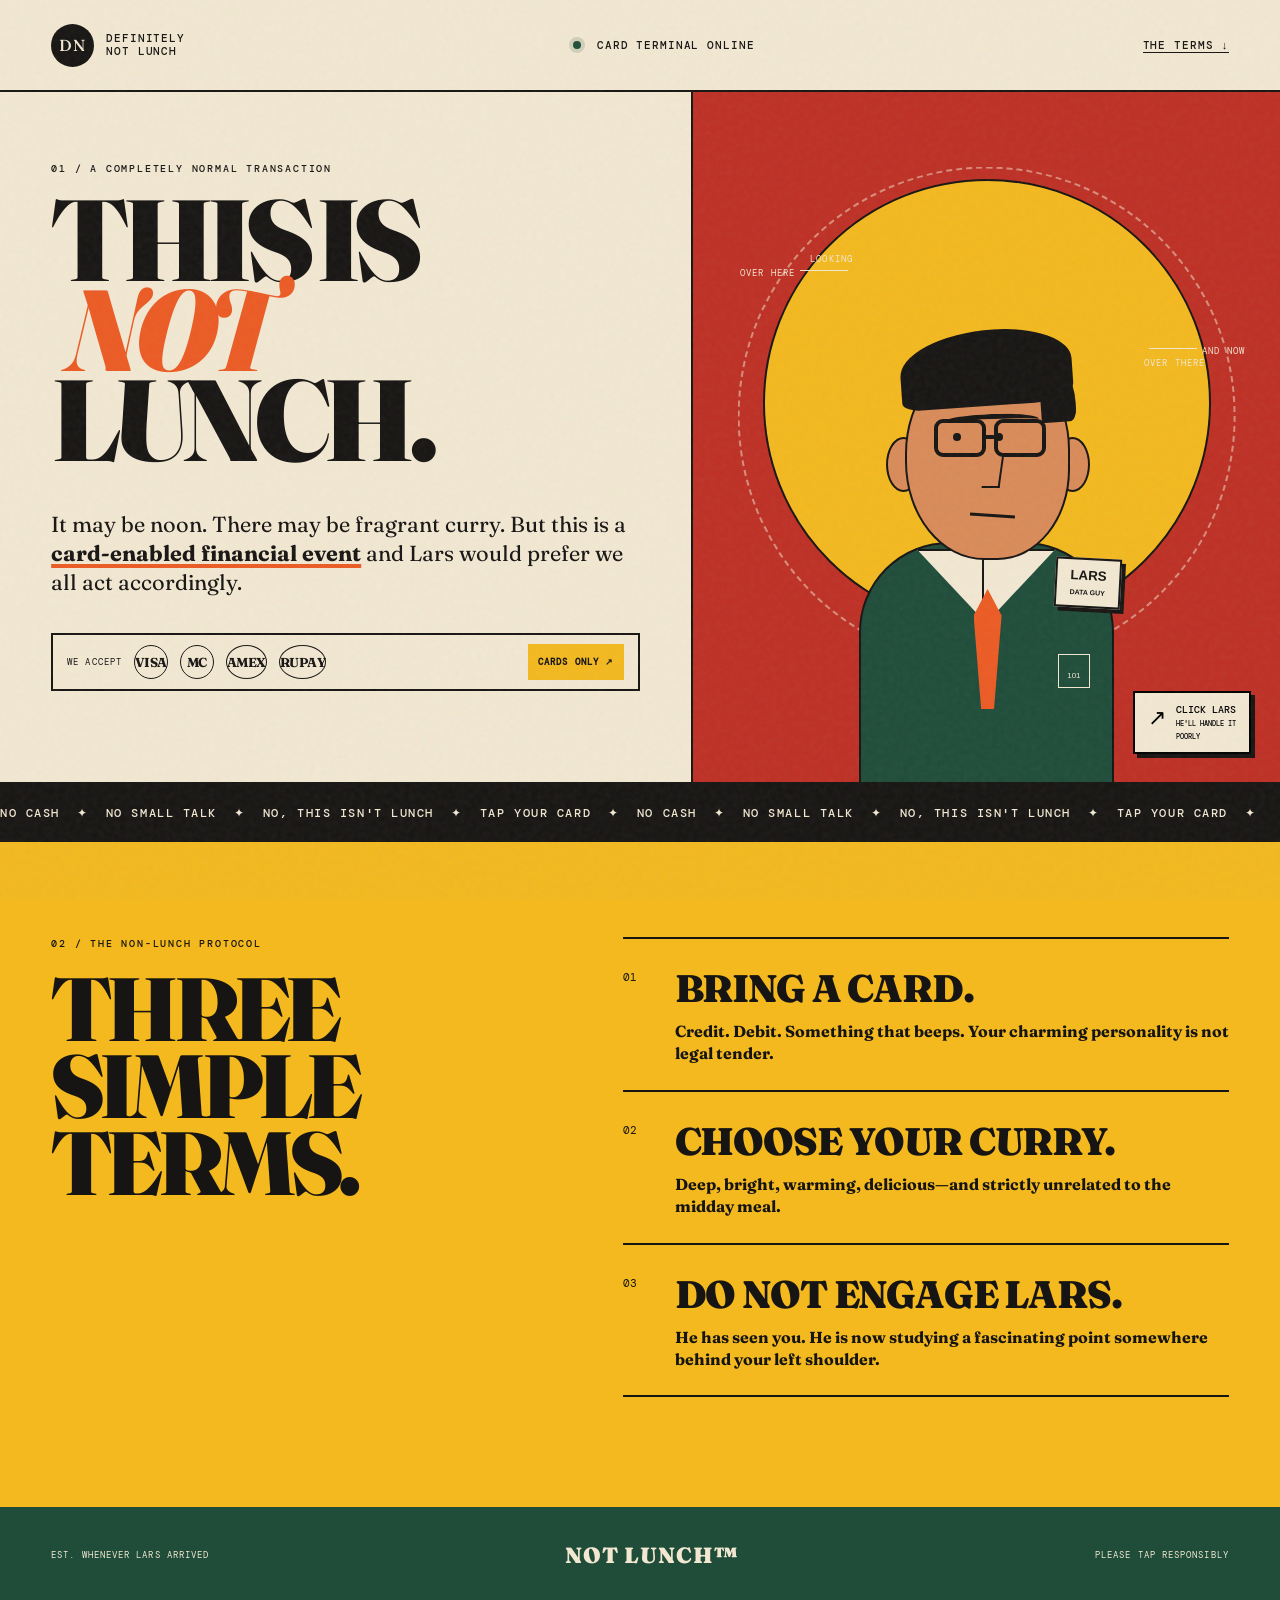
==== index.html @ c074fbbc "Build Definitely Not Lunch landing page" ====
<!doctype html>
<html lang="en">
<head>
  <meta charset="UTF-8">
  <meta name="viewport" content="width=device-width, initial-scale=1.0">
  <meta name="description" content="Definitely not lunch: cards, chutney, and Lars avoiding small talk.">
  <title>Definitely Not Lunch</title>
  <link rel="preconnect" href="https://fonts.googleapis.com">
  <link rel="preconnect" href="https://fonts.gstatic.com" crossorigin>
  <link href="https://fonts.googleapis.com/css2?family=DM+Mono:wght@400;500&family=Fraunces:opsz,wght@9..144,700;9..144,900&display=swap" rel="stylesheet">
  <link rel="stylesheet" href="styles.css">
</head>
<body>
  <div class="grain" aria-hidden="true"></div>
  <header class="topbar">
    <a class="brand" href="#top" aria-label="Definitely Not Lunch home">
      <span class="brand-mark">DN</span>
      <span>DEFINITELY<br>NOT LUNCH</span>
    </a>
    <div class="status"><span></span> CARD TERMINAL ONLINE</div>
    <a class="nav-link" href="#terms">THE TERMS ↓</a>
  </header>

  <main id="top">
    <section class="hero">
      <div class="hero-copy">
        <p class="eyebrow">01 / A COMPLETELY NORMAL TRANSACTION</p>
        <h1>THIS IS<br><em>NOT</em> LUNCH.</h1>
        <p class="intro">It may be noon. There may be fragrant curry. But this is a <strong>card-enabled financial event</strong> and Lars would prefer we all act accordingly.</p>
        <div class="payment-strip" aria-label="Payment methods accepted">
          <span>WE ACCEPT</span>
          <b>VISA</b><b>MC</b><b>AMEX</b><b>RUPAY</b>
          <span class="only">CARDS ONLY ↗</span>
        </div>
      </div>

      <div class="lars-stage">
        <div class="sun" aria-hidden="true"></div>
        <p class="look-note note-left">LOOKING<br>OVER HERE</p>
        <p class="look-note note-right">AND NOW<br>OVER THERE</p>
        <div class="dashed-orbit" aria-hidden="true"></div>

        <button class="lars" id="lars" type="button" aria-label="Click Lars to help him avoid conversation">
          <span class="hair"></span>
          <span class="ear left-ear"></span><span class="ear right-ear"></span>
          <span class="face">
            <span class="brow"></span>
            <span class="eyes"><i></i><i></i></span>
            <span class="glasses"><i></i><i></i></span>
            <span class="nose"></span><span class="mouth"></span>
          </span>
          <span class="neck"></span>
          <span class="body"><span class="collar"></span><span class="tie"></span><span class="pocket">101</span></span>
          <span class="badge">LARS<br><small>DATA GUY</small></span>
        </button>
        <div class="speech" id="speech" role="status">PLEASE DON'T ASK<br>ABOUT MY WEEKEND.</div>
        <button class="click-lars" id="clickLars" type="button"><span>↗</span> CLICK LARS<br><small>HE'LL HANDLE IT POORLY</small></button>
      </div>
    </section>

    <section class="marquee" aria-label="Important reminder">
      <div>NO CASH&nbsp; ✦ &nbsp;NO SMALL TALK&nbsp; ✦ &nbsp;NO, THIS ISN'T LUNCH&nbsp; ✦ &nbsp;TAP YOUR CARD&nbsp; ✦ &nbsp;NO CASH&nbsp; ✦ &nbsp;NO SMALL TALK&nbsp; ✦ &nbsp;NO, THIS ISN'T LUNCH&nbsp; ✦ &nbsp;TAP YOUR CARD&nbsp; ✦ &nbsp;</div>
    </section>

    <section class="terms" id="terms">
      <div class="terms-heading">
        <p class="eyebrow">02 / THE NON-LUNCH PROTOCOL</p>
        <h2>THREE SIMPLE<br>TERMS.</h2>
      </div>
      <ol class="rules">
        <li><span>01</span><div><h3>BRING A CARD.</h3><p>Credit. Debit. Something that beeps. Your charming personality is not legal tender.</p></div></li>
        <li><span>02</span><div><h3>CHOOSE YOUR CURRY.</h3><p>Deep, bright, warming, delicious—and strictly unrelated to the midday meal.</p></div></li>
        <li><span>03</span><div><h3>DO NOT ENGAGE LARS.</h3><p>He has seen you. He is now studying a fascinating point somewhere behind your left shoulder.</p></div></li>
      </ol>
    </section>
  </main>

  <footer>
    <span>EST. WHENEVER LARS ARRIVED</span>
    <strong>NOT LUNCH™</strong>
    <span>PLEASE TAP RESPONSIBLY</span>
  </footer>
  <script src="script.js"></script>
</body>
</html>
---- styles.css ----
:root{--ink:#171513;--cream:#f2e8d2;--orange:#ec5b24;--red:#be3025;--yellow:#f3b91f;--green:#1f4d3a}
*{box-sizing:border-box}html{scroll-behavior:smooth}body{margin:0;background:var(--cream);color:var(--ink);font-family:"DM Mono",monospace;overflow-x:hidden}.grain{position:fixed;inset:0;pointer-events:none;z-index:20;opacity:.13;background-image:url("data:image/svg+xml,%3Csvg viewBox='0 0 180 180' xmlns='http://www.w3.org/2000/svg'%3E%3Cfilter id='n'%3E%3CfeTurbulence type='fractalNoise' baseFrequency='.9' numOctaves='4' stitchTiles='stitch'/%3E%3C/filter%3E%3Crect width='100%25' height='100%25' filter='url(%23n)' opacity='.45'/%3E%3C/svg%3E")}.topbar{height:92px;border-bottom:2px solid var(--ink);display:flex;align-items:center;justify-content:space-between;padding:0 4vw;position:relative;z-index:5}.brand{display:flex;gap:12px;align-items:center;color:inherit;text-decoration:none;font-size:11px;font-weight:500;line-height:1.15;letter-spacing:.08em}.brand-mark{display:grid;place-items:center;background:var(--ink);color:var(--cream);border-radius:50%;height:43px;width:43px;font-family:"Fraunces",serif;font-size:16px}.status,.nav-link{font-size:11px;font-weight:500;letter-spacing:.08em;color:inherit}.status span{display:inline-block;width:8px;height:8px;background:var(--green);border-radius:50%;margin-right:8px;box-shadow:0 0 0 4px rgba(31,77,58,.16)}.nav-link{text-decoration:none;border-bottom:1px solid}
.hero{min-height:690px;display:grid;grid-template-columns:54% 46%;border-bottom:2px solid var(--ink)}.hero-copy{padding:70px 4vw 50px;display:flex;flex-direction:column;align-items:flex-start}.eyebrow{font-size:10px;letter-spacing:.18em;font-weight:500;margin:0 0 20px}.hero h1,.terms h2{font-family:"Fraunces",serif;font-weight:900;letter-spacing:-.065em;line-height:.78;margin:0;font-size:clamp(72px,9vw,146px)}.hero h1 em{font-style:italic;color:var(--orange);display:inline-block;transform:translateX(8%)}.intro{font-family:"Fraunces",serif;font-size:clamp(17px,1.7vw,24px);line-height:1.35;max-width:590px;margin:45px 0 35px}.intro strong{text-decoration:underline;text-decoration-color:var(--orange);text-decoration-thickness:4px;text-underline-offset:3px}.payment-strip{border:2px solid var(--ink);min-height:57px;width:100%;display:flex;align-items:center;gap:12px;padding:9px 14px;font-size:9px;letter-spacing:.12em}.payment-strip b{font-family:"Fraunces",serif;font-size:13px;border:1px solid var(--ink);border-radius:50%;height:34px;min-width:34px;display:grid;place-items:center;letter-spacing:-.04em}.payment-strip .only{margin-left:auto;background:var(--yellow);padding:12px 10px;color:var(--ink);font-weight:bold}
.lars-stage{position:relative;overflow:hidden;background:var(--red);border-left:2px solid var(--ink);min-height:690px}.sun{position:absolute;width:min(35vw,450px);aspect-ratio:1;border-radius:50%;background:var(--yellow);left:50%;top:45%;transform:translate(-50%,-50%);border:2px solid var(--ink)}.dashed-orbit{position:absolute;width:85%;aspect-ratio:1;border-radius:50%;border:2px dashed var(--cream);left:50%;top:47%;transform:translate(-50%,-50%);opacity:.5}.look-note{position:absolute;font-size:9px;letter-spacing:.12em;line-height:1.4;color:var(--cream);z-index:3}.note-left{left:8%;top:22%;text-align:right}.note-left:after,.note-right:before{content:"";display:inline-block;width:48px;border-top:1px solid;margin:5px}.note-right{right:6%;top:35%}.lars{position:absolute;z-index:2;width:260px;height:500px;left:50%;bottom:0;transform:translateX(-50%);border:0;background:none;padding:0;cursor:pointer;transform-origin:50% 90%;color:var(--ink)}.face{position:absolute;width:165px;height:205px;border-radius:48% 46% 44% 48%;background:#d98b59;border:2px solid var(--ink);left:48px;top:73px;z-index:3}.hair{position:absolute;z-index:4;width:172px;height:76px;background:var(--ink);border-radius:60% 48% 25% 12%;left:43px;top:48px;transform:rotate(-4deg)}.hair:after{content:"";position:absolute;background:var(--ink);width:35px;height:62px;right:-1px;top:35px;border-radius:0 70% 20% 0}.ear{position:absolute;width:35px;height:55px;background:#d98b59;border:2px solid;top:155px;border-radius:50%;z-index:2}.left-ear{left:29px}.right-ear{right:27px}.brow{position:absolute;width:95px;height:13px;left:37px;top:57px;border-top:5px solid;border-radius:50%;transform:rotate(-2deg)}.eyes{position:absolute;left:46px;top:76px;display:flex;gap:34px}.eyes i{width:8px;height:8px;border-radius:50%;background:var(--ink);display:block;transition:transform .35s cubic-bezier(.68,-.6,.32,1.6)}.glasses{position:absolute;top:62px;left:27px;display:flex;gap:8px}.glasses i{display:block;width:52px;height:38px;border:4px solid;border-radius:9px}.glasses:after{content:"";position:absolute;width:12px;border-top:4px solid;left:50px;top:16px}.nose{position:absolute;height:35px;width:18px;border:2px solid;border-top:0;border-left:0;left:77px;top:96px;transform:skew(-8deg)}.mouth{position:absolute;width:45px;border-top:3px solid;left:63px;top:157px;transform:rotate(4deg)}.neck{position:absolute;width:75px;height:85px;background:#d98b59;border:2px solid;left:94px;top:248px}.body{position:absolute;width:255px;height:255px;bottom:-15px;left:2px;background:var(--green);border:2px solid;border-radius:90px 90px 0 0}.collar:before,.collar:after{content:"";position:absolute;top:5px;width:70px;height:75px;background:var(--cream);border:2px solid}.collar:before{left:56px;clip-path:polygon(0 0,100% 0,100% 100%)}.collar:after{right:56px;clip-path:polygon(0 0,100% 0,0 100%)}.tie{position:absolute;top:45px;left:113px;width:28px;height:120px;background:var(--orange);clip-path:polygon(50% 0,100% 22%,73% 100%,27% 100%,0 22%)}.pocket{position:absolute;right:22px;top:110px;border:1px solid var(--cream);color:var(--cream);padding:16px 8px 7px;font-size:8px}.badge{position:absolute;z-index:5;right:-5px;top:276px;background:var(--cream);border:2px solid;padding:8px 13px;text-align:left;font-weight:bold;transform:rotate(3deg);box-shadow:4px 4px 0 var(--ink)}.badge small{font-size:7px}.speech{position:absolute;top:9%;left:6%;z-index:6;background:var(--cream);border:2px solid;padding:12px 14px;font-family:"Fraunces",serif;font-size:13px;font-weight:900;transform:rotate(-3deg);opacity:0;transition:opacity .2s,transform .2s}.speech:after{content:"";position:absolute;right:14px;bottom:-13px;border:7px solid transparent;border-top-color:var(--ink)}.click-lars{position:absolute;z-index:7;right:5%;bottom:4%;background:var(--cream);border:2px solid;padding:10px 13px;text-align:left;font:500 10px "DM Mono";cursor:pointer;box-shadow:4px 4px 0 var(--ink)}.click-lars span{font-size:22px;float:left;margin-right:10px}.click-lars small{font-size:7px}.lars:hover .eyes i{transform:translateX(7px)}.lars.is-avoiding{animation:dodge .85s cubic-bezier(.68,-.55,.265,1.55)}.lars.is-avoiding .eyes i{transform:translateX(-12px)}.speech.show{opacity:1;transform:rotate(2deg) scale(1.05)}@keyframes dodge{0%{transform:translateX(-50%) rotate(0)}28%{transform:translateX(-72%) rotate(-7deg)}55%{transform:translateX(-38%) rotate(6deg)}78%{transform:translateX(-54%) rotate(-2deg)}100%{transform:translateX(-50%) rotate(0)}}
.marquee{height:58px;background:var(--ink);color:var(--cream);overflow:hidden;display:flex;align-items:center;font-weight:500;font-size:12px;letter-spacing:.13em;white-space:nowrap}.marquee div{animation:scroll 25s linear infinite}@keyframes scroll{to{transform:translateX(-50%)}}.terms{display:grid;grid-template-columns:42% 58%;padding:95px 4vw 110px;background:var(--yellow)}.terms h2{font-size:clamp(58px,7vw,105px);line-height:.86}.rules{list-style:none;margin:0;padding:0 0 0 6vw}.rules li{display:grid;grid-template-columns:52px 1fr;border-top:2px solid;padding:25px 0}.rules li:last-child{border-bottom:2px solid}.rules>li>span{font-size:11px;padding-top:6px}.rules h3{font:900 clamp(24px,3vw,42px) "Fraunces",serif;margin:0 0 8px;letter-spacing:-.03em}.rules p{font:700 16px/1.4 "Fraunces",serif;margin:0;max-width:600px}footer{background:var(--green);color:var(--cream);height:95px;display:flex;align-items:center;justify-content:space-between;padding:0 4vw;font-size:9px;letter-spacing:.12em}footer strong{font:900 22px "Fraunces",serif}
@media(max-width:800px){.status{display:none}.hero{grid-template-columns:1fr}.hero-copy{min-height:620px}.lars-stage{border-left:0;border-top:2px solid;min-height:650px}.payment-strip{flex-wrap:wrap}.payment-strip .only{width:100%;text-align:center}.terms{grid-template-columns:1fr;gap:55px}.rules{padding:0}.nav-link{font-size:9px}}@media(prefers-reduced-motion:reduce){*{scroll-behavior:auto!important}.marquee div{animation:none}.lars.is-avoiding{animation:none}}
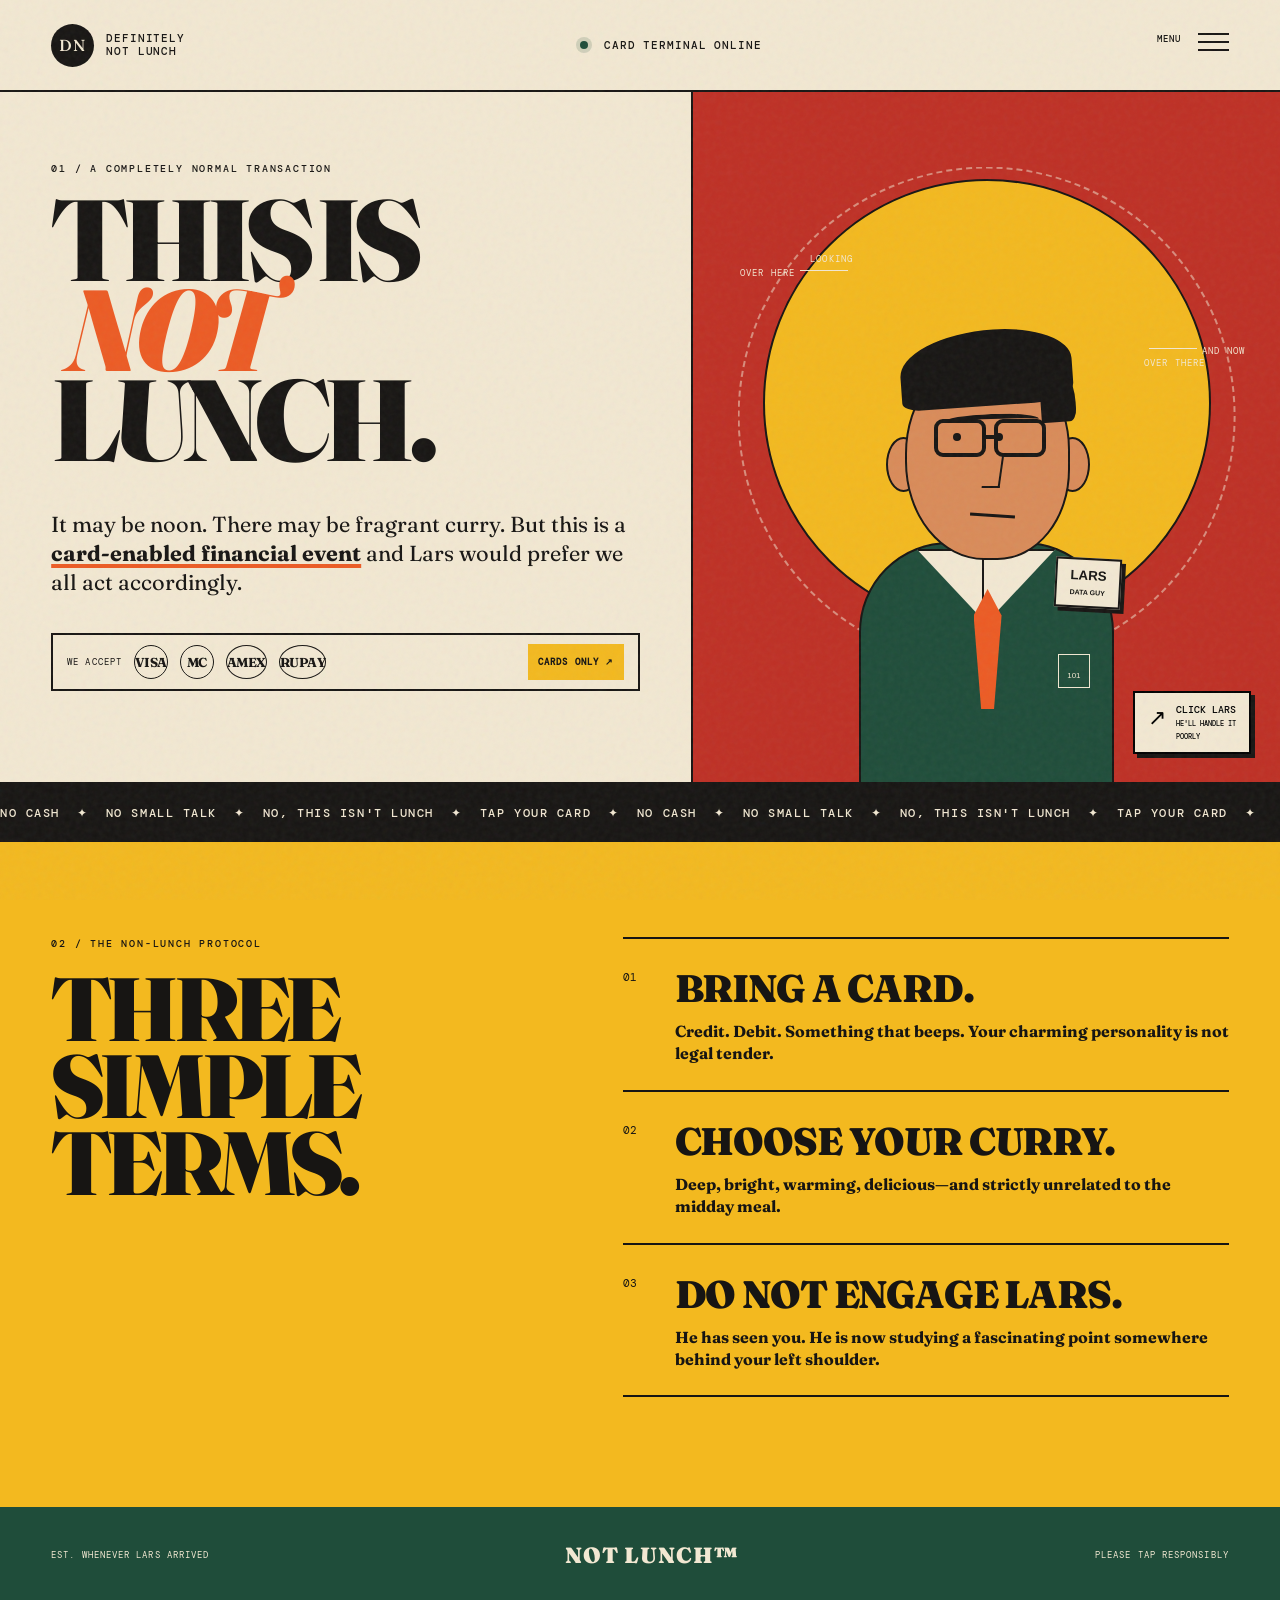
==== commit d9eaf234: "Add navigation and zombie profile pages" ====
--- a/index.html
+++ b/index.html
@@ -18,7 +18,16 @@
       <span>DEFINITELY<br>NOT LUNCH</span>
     </a>
     <div class="status"><span></span> CARD TERMINAL ONLINE</div>
-    <a class="nav-link" href="#terms">THE TERMS ↓</a>
+    <button class="menu-toggle" type="button" aria-expanded="false" aria-controls="site-menu">
+      <span></span><span></span><span></span><b>MENU</b>
+    </button>
+    <nav class="site-menu" id="site-menu" aria-label="Main navigation">
+      <a href="index.html"><span>01</span>NOT LUNCH</a>
+      <a href="about.html"><span>02</span>ABOUT</a>
+      <a href="wtf.html"><span>03</span>WTF?</a>
+      <a href="contact.html"><span>04</span>CONTACT</a>
+      <small>CARDS ACCEPTED. QUESTIONS, RELUCTANTLY.</small>
+    </nav>
   </header>
 
   <main id="top">
--- a/styles.css
+++ b/styles.css
@@ -3,4 +3,6 @@
 .hero{min-height:690px;display:grid;grid-template-columns:54% 46%;border-bottom:2px solid var(--ink)}.hero-copy{padding:70px 4vw 50px;display:flex;flex-direction:column;align-items:flex-start}.eyebrow{font-size:10px;letter-spacing:.18em;font-weight:500;margin:0 0 20px}.hero h1,.terms h2{font-family:"Fraunces",serif;font-weight:900;letter-spacing:-.065em;line-height:.78;margin:0;font-size:clamp(72px,9vw,146px)}.hero h1 em{font-style:italic;color:var(--orange);display:inline-block;transform:translateX(8%)}.intro{font-family:"Fraunces",serif;font-size:clamp(17px,1.7vw,24px);line-height:1.35;max-width:590px;margin:45px 0 35px}.intro strong{text-decoration:underline;text-decoration-color:var(--orange);text-decoration-thickness:4px;text-underline-offset:3px}.payment-strip{border:2px solid var(--ink);min-height:57px;width:100%;display:flex;align-items:center;gap:12px;padding:9px 14px;font-size:9px;letter-spacing:.12em}.payment-strip b{font-family:"Fraunces",serif;font-size:13px;border:1px solid var(--ink);border-radius:50%;height:34px;min-width:34px;display:grid;place-items:center;letter-spacing:-.04em}.payment-strip .only{margin-left:auto;background:var(--yellow);padding:12px 10px;color:var(--ink);font-weight:bold}
 .lars-stage{position:relative;overflow:hidden;background:var(--red);border-left:2px solid var(--ink);min-height:690px}.sun{position:absolute;width:min(35vw,450px);aspect-ratio:1;border-radius:50%;background:var(--yellow);left:50%;top:45%;transform:translate(-50%,-50%);border:2px solid var(--ink)}.dashed-orbit{position:absolute;width:85%;aspect-ratio:1;border-radius:50%;border:2px dashed var(--cream);left:50%;top:47%;transform:translate(-50%,-50%);opacity:.5}.look-note{position:absolute;font-size:9px;letter-spacing:.12em;line-height:1.4;color:var(--cream);z-index:3}.note-left{left:8%;top:22%;text-align:right}.note-left:after,.note-right:before{content:"";display:inline-block;width:48px;border-top:1px solid;margin:5px}.note-right{right:6%;top:35%}.lars{position:absolute;z-index:2;width:260px;height:500px;left:50%;bottom:0;transform:translateX(-50%);border:0;background:none;padding:0;cursor:pointer;transform-origin:50% 90%;color:var(--ink)}.face{position:absolute;width:165px;height:205px;border-radius:48% 46% 44% 48%;background:#d98b59;border:2px solid var(--ink);left:48px;top:73px;z-index:3}.hair{position:absolute;z-index:4;width:172px;height:76px;background:var(--ink);border-radius:60% 48% 25% 12%;left:43px;top:48px;transform:rotate(-4deg)}.hair:after{content:"";position:absolute;background:var(--ink);width:35px;height:62px;right:-1px;top:35px;border-radius:0 70% 20% 0}.ear{position:absolute;width:35px;height:55px;background:#d98b59;border:2px solid;top:155px;border-radius:50%;z-index:2}.left-ear{left:29px}.right-ear{right:27px}.brow{position:absolute;width:95px;height:13px;left:37px;top:57px;border-top:5px solid;border-radius:50%;transform:rotate(-2deg)}.eyes{position:absolute;left:46px;top:76px;display:flex;gap:34px}.eyes i{width:8px;height:8px;border-radius:50%;background:var(--ink);display:block;transition:transform .35s cubic-bezier(.68,-.6,.32,1.6)}.glasses{position:absolute;top:62px;left:27px;display:flex;gap:8px}.glasses i{display:block;width:52px;height:38px;border:4px solid;border-radius:9px}.glasses:after{content:"";position:absolute;width:12px;border-top:4px solid;left:50px;top:16px}.nose{position:absolute;height:35px;width:18px;border:2px solid;border-top:0;border-left:0;left:77px;top:96px;transform:skew(-8deg)}.mouth{position:absolute;width:45px;border-top:3px solid;left:63px;top:157px;transform:rotate(4deg)}.neck{position:absolute;width:75px;height:85px;background:#d98b59;border:2px solid;left:94px;top:248px}.body{position:absolute;width:255px;height:255px;bottom:-15px;left:2px;background:var(--green);border:2px solid;border-radius:90px 90px 0 0}.collar:before,.collar:after{content:"";position:absolute;top:5px;width:70px;height:75px;background:var(--cream);border:2px solid}.collar:before{left:56px;clip-path:polygon(0 0,100% 0,100% 100%)}.collar:after{right:56px;clip-path:polygon(0 0,100% 0,0 100%)}.tie{position:absolute;top:45px;left:113px;width:28px;height:120px;background:var(--orange);clip-path:polygon(50% 0,100% 22%,73% 100%,27% 100%,0 22%)}.pocket{position:absolute;right:22px;top:110px;border:1px solid var(--cream);color:var(--cream);padding:16px 8px 7px;font-size:8px}.badge{position:absolute;z-index:5;right:-5px;top:276px;background:var(--cream);border:2px solid;padding:8px 13px;text-align:left;font-weight:bold;transform:rotate(3deg);box-shadow:4px 4px 0 var(--ink)}.badge small{font-size:7px}.speech{position:absolute;top:9%;left:6%;z-index:6;background:var(--cream);border:2px solid;padding:12px 14px;font-family:"Fraunces",serif;font-size:13px;font-weight:900;transform:rotate(-3deg);opacity:0;transition:opacity .2s,transform .2s}.speech:after{content:"";position:absolute;right:14px;bottom:-13px;border:7px solid transparent;border-top-color:var(--ink)}.click-lars{position:absolute;z-index:7;right:5%;bottom:4%;background:var(--cream);border:2px solid;padding:10px 13px;text-align:left;font:500 10px "DM Mono";cursor:pointer;box-shadow:4px 4px 0 var(--ink)}.click-lars span{font-size:22px;float:left;margin-right:10px}.click-lars small{font-size:7px}.lars:hover .eyes i{transform:translateX(7px)}.lars.is-avoiding{animation:dodge .85s cubic-bezier(.68,-.55,.265,1.55)}.lars.is-avoiding .eyes i{transform:translateX(-12px)}.speech.show{opacity:1;transform:rotate(2deg) scale(1.05)}@keyframes dodge{0%{transform:translateX(-50%) rotate(0)}28%{transform:translateX(-72%) rotate(-7deg)}55%{transform:translateX(-38%) rotate(6deg)}78%{transform:translateX(-54%) rotate(-2deg)}100%{transform:translateX(-50%) rotate(0)}}
 .marquee{height:58px;background:var(--ink);color:var(--cream);overflow:hidden;display:flex;align-items:center;font-weight:500;font-size:12px;letter-spacing:.13em;white-space:nowrap}.marquee div{animation:scroll 25s linear infinite}@keyframes scroll{to{transform:translateX(-50%)}}.terms{display:grid;grid-template-columns:42% 58%;padding:95px 4vw 110px;background:var(--yellow)}.terms h2{font-size:clamp(58px,7vw,105px);line-height:.86}.rules{list-style:none;margin:0;padding:0 0 0 6vw}.rules li{display:grid;grid-template-columns:52px 1fr;border-top:2px solid;padding:25px 0}.rules li:last-child{border-bottom:2px solid}.rules>li>span{font-size:11px;padding-top:6px}.rules h3{font:900 clamp(24px,3vw,42px) "Fraunces",serif;margin:0 0 8px;letter-spacing:-.03em}.rules p{font:700 16px/1.4 "Fraunces",serif;margin:0;max-width:600px}footer{background:var(--green);color:var(--cream);height:95px;display:flex;align-items:center;justify-content:space-between;padding:0 4vw;font-size:9px;letter-spacing:.12em}footer strong{font:900 22px "Fraunces",serif}
-@media(max-width:800px){.status{display:none}.hero{grid-template-columns:1fr}.hero-copy{min-height:620px}.lars-stage{border-left:0;border-top:2px solid;min-height:650px}.payment-strip{flex-wrap:wrap}.payment-strip .only{width:100%;text-align:center}.terms{grid-template-columns:1fr;gap:55px}.rules{padding:0}.nav-link{font-size:9px}}@media(prefers-reduced-motion:reduce){*{scroll-behavior:auto!important}.marquee div{animation:none}.lars.is-avoiding{animation:none}}
+@media(max-width:800px){.status{display:none}.hero{grid-template-columns:1fr}.hero-copy{min-height:620px}.lars-stage{border-left:0;border-top:2px solid;min-height:650px}.payment-strip{flex-wrap:wrap}.payment-strip .only{width:100%;text-align:center}.terms{grid-template-columns:1fr;gap:55px}.rules{padding:0}}@media(prefers-reduced-motion:reduce){*{scroll-behavior:auto!important}.marquee div{animation:none}.lars.is-avoiding{animation:none}}
+
+.menu-toggle{position:relative;z-index:32;width:72px;height:48px;border:0;background:transparent;cursor:pointer;padding:8px 0;color:var(--ink)}.menu-toggle span{display:block;width:31px;border-top:2px solid;margin:0 0 6px auto;transition:transform .35s cubic-bezier(.7,0,.2,1),opacity .2s}.menu-toggle b{position:absolute;left:0;top:12px;font:500 9px "DM Mono";letter-spacing:.12em}.site-menu{position:fixed;z-index:30;inset:0 0 auto auto;width:min(480px,100%);height:100vh;background:var(--yellow);border-left:2px solid var(--ink);padding:120px 5vw 40px;display:flex;flex-direction:column;transform:translateX(102%);transition:transform .55s cubic-bezier(.77,0,.18,1)}.site-menu a{color:var(--ink);text-decoration:none;font:900 clamp(42px,5vw,70px)/1.12 "Fraunces";letter-spacing:-.04em;border-bottom:2px solid;padding:12px 0}.site-menu a span{font:500 9px "DM Mono";letter-spacing:.1em;margin-right:18px}.site-menu a:hover{font-style:italic;color:var(--red)}.site-menu small{margin-top:auto;font-size:8px;letter-spacing:.12em}.menu-open .site-menu{transform:translateX(0)}.menu-open .menu-toggle span:nth-child(1){transform:translateY(8px) rotate(45deg)}.menu-open .menu-toggle span:nth-child(2){opacity:0}.menu-open .menu-toggle span:nth-child(3){transform:translateY(-8px) rotate(-45deg)}.menu-open{overflow:hidden}
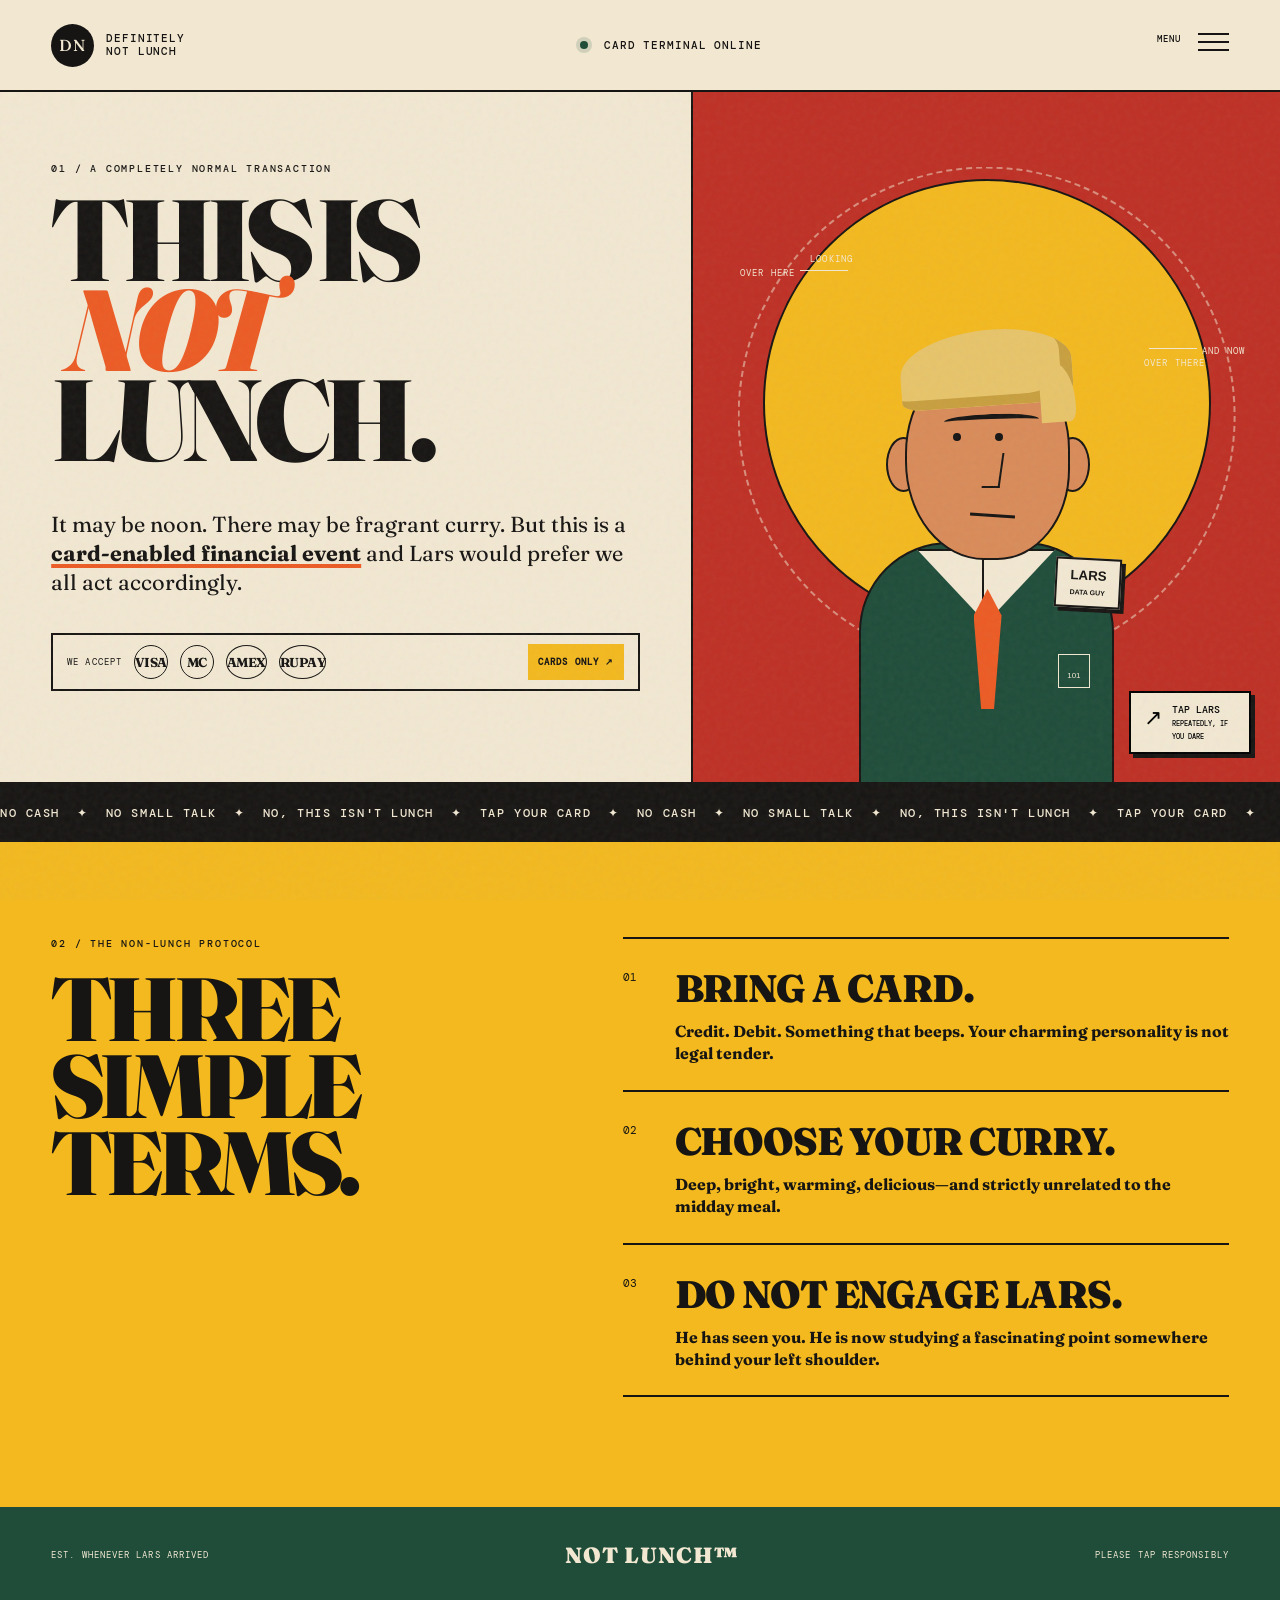
==== commit d5bbe7fb: "Randomize Lars tap animations and add finale" ====
--- a/index.html
+++ b/index.html
@@ -55,7 +55,6 @@
           <span class="face">
             <span class="brow"></span>
             <span class="eyes"><i></i><i></i></span>
-            <span class="glasses"><i></i><i></i></span>
             <span class="nose"></span><span class="mouth"></span>
           </span>
           <span class="neck"></span>
@@ -63,7 +62,7 @@
           <span class="badge">LARS<br><small>DATA GUY</small></span>
         </button>
         <div class="speech" id="speech" role="status">PLEASE DON'T ASK<br>ABOUT MY WEEKEND.</div>
-        <button class="click-lars" id="clickLars" type="button"><span>↗</span> CLICK LARS<br><small>HE'LL HANDLE IT POORLY</small></button>
+        <button class="click-lars" id="clickLars" type="button"><span>↗</span> TAP LARS<br><small>REPEATEDLY, IF YOU DARE</small></button>
       </div>
     </section>
 
--- a/styles.css
+++ b/styles.css
@@ -1,8 +1,15 @@
-:root{--ink:#171513;--cream:#f2e8d2;--orange:#ec5b24;--red:#be3025;--yellow:#f3b91f;--green:#1f4d3a}
-*{box-sizing:border-box}html{scroll-behavior:smooth}body{margin:0;background:var(--cream);color:var(--ink);font-family:"DM Mono",monospace;overflow-x:hidden}.grain{position:fixed;inset:0;pointer-events:none;z-index:20;opacity:.13;background-image:url("data:image/svg+xml,%3Csvg viewBox='0 0 180 180' xmlns='http://www.w3.org/2000/svg'%3E%3Cfilter id='n'%3E%3CfeTurbulence type='fractalNoise' baseFrequency='.9' numOctaves='4' stitchTiles='stitch'/%3E%3C/filter%3E%3Crect width='100%25' height='100%25' filter='url(%23n)' opacity='.45'/%3E%3C/svg%3E")}.topbar{height:92px;border-bottom:2px solid var(--ink);display:flex;align-items:center;justify-content:space-between;padding:0 4vw;position:relative;z-index:5}.brand{display:flex;gap:12px;align-items:center;color:inherit;text-decoration:none;font-size:11px;font-weight:500;line-height:1.15;letter-spacing:.08em}.brand-mark{display:grid;place-items:center;background:var(--ink);color:var(--cream);border-radius:50%;height:43px;width:43px;font-family:"Fraunces",serif;font-size:16px}.status,.nav-link{font-size:11px;font-weight:500;letter-spacing:.08em;color:inherit}.status span{display:inline-block;width:8px;height:8px;background:var(--green);border-radius:50%;margin-right:8px;box-shadow:0 0 0 4px rgba(31,77,58,.16)}.nav-link{text-decoration:none;border-bottom:1px solid}
-.hero{min-height:690px;display:grid;grid-template-columns:54% 46%;border-bottom:2px solid var(--ink)}.hero-copy{padding:70px 4vw 50px;display:flex;flex-direction:column;align-items:flex-start}.eyebrow{font-size:10px;letter-spacing:.18em;font-weight:500;margin:0 0 20px}.hero h1,.terms h2{font-family:"Fraunces",serif;font-weight:900;letter-spacing:-.065em;line-height:.78;margin:0;font-size:clamp(72px,9vw,146px)}.hero h1 em{font-style:italic;color:var(--orange);display:inline-block;transform:translateX(8%)}.intro{font-family:"Fraunces",serif;font-size:clamp(17px,1.7vw,24px);line-height:1.35;max-width:590px;margin:45px 0 35px}.intro strong{text-decoration:underline;text-decoration-color:var(--orange);text-decoration-thickness:4px;text-underline-offset:3px}.payment-strip{border:2px solid var(--ink);min-height:57px;width:100%;display:flex;align-items:center;gap:12px;padding:9px 14px;font-size:9px;letter-spacing:.12em}.payment-strip b{font-family:"Fraunces",serif;font-size:13px;border:1px solid var(--ink);border-radius:50%;height:34px;min-width:34px;display:grid;place-items:center;letter-spacing:-.04em}.payment-strip .only{margin-left:auto;background:var(--yellow);padding:12px 10px;color:var(--ink);font-weight:bold}
-.lars-stage{position:relative;overflow:hidden;background:var(--red);border-left:2px solid var(--ink);min-height:690px}.sun{position:absolute;width:min(35vw,450px);aspect-ratio:1;border-radius:50%;background:var(--yellow);left:50%;top:45%;transform:translate(-50%,-50%);border:2px solid var(--ink)}.dashed-orbit{position:absolute;width:85%;aspect-ratio:1;border-radius:50%;border:2px dashed var(--cream);left:50%;top:47%;transform:translate(-50%,-50%);opacity:.5}.look-note{position:absolute;font-size:9px;letter-spacing:.12em;line-height:1.4;color:var(--cream);z-index:3}.note-left{left:8%;top:22%;text-align:right}.note-left:after,.note-right:before{content:"";display:inline-block;width:48px;border-top:1px solid;margin:5px}.note-right{right:6%;top:35%}.lars{position:absolute;z-index:2;width:260px;height:500px;left:50%;bottom:0;transform:translateX(-50%);border:0;background:none;padding:0;cursor:pointer;transform-origin:50% 90%;color:var(--ink)}.face{position:absolute;width:165px;height:205px;border-radius:48% 46% 44% 48%;background:#d98b59;border:2px solid var(--ink);left:48px;top:73px;z-index:3}.hair{position:absolute;z-index:4;width:172px;height:76px;background:var(--ink);border-radius:60% 48% 25% 12%;left:43px;top:48px;transform:rotate(-4deg)}.hair:after{content:"";position:absolute;background:var(--ink);width:35px;height:62px;right:-1px;top:35px;border-radius:0 70% 20% 0}.ear{position:absolute;width:35px;height:55px;background:#d98b59;border:2px solid;top:155px;border-radius:50%;z-index:2}.left-ear{left:29px}.right-ear{right:27px}.brow{position:absolute;width:95px;height:13px;left:37px;top:57px;border-top:5px solid;border-radius:50%;transform:rotate(-2deg)}.eyes{position:absolute;left:46px;top:76px;display:flex;gap:34px}.eyes i{width:8px;height:8px;border-radius:50%;background:var(--ink);display:block;transition:transform .35s cubic-bezier(.68,-.6,.32,1.6)}.glasses{position:absolute;top:62px;left:27px;display:flex;gap:8px}.glasses i{display:block;width:52px;height:38px;border:4px solid;border-radius:9px}.glasses:after{content:"";position:absolute;width:12px;border-top:4px solid;left:50px;top:16px}.nose{position:absolute;height:35px;width:18px;border:2px solid;border-top:0;border-left:0;left:77px;top:96px;transform:skew(-8deg)}.mouth{position:absolute;width:45px;border-top:3px solid;left:63px;top:157px;transform:rotate(4deg)}.neck{position:absolute;width:75px;height:85px;background:#d98b59;border:2px solid;left:94px;top:248px}.body{position:absolute;width:255px;height:255px;bottom:-15px;left:2px;background:var(--green);border:2px solid;border-radius:90px 90px 0 0}.collar:before,.collar:after{content:"";position:absolute;top:5px;width:70px;height:75px;background:var(--cream);border:2px solid}.collar:before{left:56px;clip-path:polygon(0 0,100% 0,100% 100%)}.collar:after{right:56px;clip-path:polygon(0 0,100% 0,0 100%)}.tie{position:absolute;top:45px;left:113px;width:28px;height:120px;background:var(--orange);clip-path:polygon(50% 0,100% 22%,73% 100%,27% 100%,0 22%)}.pocket{position:absolute;right:22px;top:110px;border:1px solid var(--cream);color:var(--cream);padding:16px 8px 7px;font-size:8px}.badge{position:absolute;z-index:5;right:-5px;top:276px;background:var(--cream);border:2px solid;padding:8px 13px;text-align:left;font-weight:bold;transform:rotate(3deg);box-shadow:4px 4px 0 var(--ink)}.badge small{font-size:7px}.speech{position:absolute;top:9%;left:6%;z-index:6;background:var(--cream);border:2px solid;padding:12px 14px;font-family:"Fraunces",serif;font-size:13px;font-weight:900;transform:rotate(-3deg);opacity:0;transition:opacity .2s,transform .2s}.speech:after{content:"";position:absolute;right:14px;bottom:-13px;border:7px solid transparent;border-top-color:var(--ink)}.click-lars{position:absolute;z-index:7;right:5%;bottom:4%;background:var(--cream);border:2px solid;padding:10px 13px;text-align:left;font:500 10px "DM Mono";cursor:pointer;box-shadow:4px 4px 0 var(--ink)}.click-lars span{font-size:22px;float:left;margin-right:10px}.click-lars small{font-size:7px}.lars:hover .eyes i{transform:translateX(7px)}.lars.is-avoiding{animation:dodge .85s cubic-bezier(.68,-.55,.265,1.55)}.lars.is-avoiding .eyes i{transform:translateX(-12px)}.speech.show{opacity:1;transform:rotate(2deg) scale(1.05)}@keyframes dodge{0%{transform:translateX(-50%) rotate(0)}28%{transform:translateX(-72%) rotate(-7deg)}55%{transform:translateX(-38%) rotate(6deg)}78%{transform:translateX(-54%) rotate(-2deg)}100%{transform:translateX(-50%) rotate(0)}}
+:root{--ink:#171513;--cream:#f2e8d2;--orange:#ec5b24;--red:#be3025;--yellow:#f3b91f;--green:#1f4d3a;--blonde:#e7c46a}
+*{box-sizing:border-box}html{scroll-behavior:smooth}body{margin:0;background:var(--cream);color:var(--ink);font-family:"DM Mono",monospace;overflow-x:hidden}.grain{position:fixed;inset:0;pointer-events:none;z-index:20;opacity:.13;background-image:url("data:image/svg+xml,%3Csvg viewBox='0 0 180 180' xmlns='http://www.w3.org/2000/svg'%3E%3Cfilter id='n'%3E%3CfeTurbulence type='fractalNoise' baseFrequency='.9' numOctaves='4' stitchTiles='stitch'/%3E%3C/filter%3E%3Crect width='100%25' height='100%25' filter='url(%23n)' opacity='.45'/%3E%3C/svg%3E")}.topbar{height:92px;position:fixed;top:0;left:0;right:0;background:var(--cream);border-bottom:2px solid var(--ink);display:flex;align-items:center;justify-content:space-between;padding:0 4vw;z-index:40}.brand{display:flex;gap:12px;align-items:center;color:inherit;text-decoration:none;font-size:11px;font-weight:500;line-height:1.15;letter-spacing:.08em}.brand-mark{display:grid;place-items:center;background:var(--ink);color:var(--cream);border-radius:50%;height:43px;width:43px;font-family:"Fraunces",serif;font-size:16px}.status,.nav-link{font-size:11px;font-weight:500;letter-spacing:.08em;color:inherit}.status span{display:inline-block;width:8px;height:8px;background:var(--green);border-radius:50%;margin-right:8px;box-shadow:0 0 0 4px rgba(31,77,58,.16)}.nav-link{text-decoration:none;border-bottom:1px solid}
+.hero{margin-top:92px;min-height:690px;display:grid;grid-template-columns:54% 46%;border-bottom:2px solid var(--ink)}.hero-copy{padding:70px 4vw 50px;display:flex;flex-direction:column;align-items:flex-start}.eyebrow{font-size:10px;letter-spacing:.18em;font-weight:500;margin:0 0 20px}.hero h1,.terms h2{font-family:"Fraunces",serif;font-weight:900;letter-spacing:-.065em;line-height:.78;margin:0;font-size:clamp(72px,9vw,146px)}.hero h1 em{font-style:italic;color:var(--orange);display:inline-block;transform:translateX(8%)}.intro{font-family:"Fraunces",serif;font-size:clamp(17px,1.7vw,24px);line-height:1.35;max-width:590px;margin:45px 0 35px}.intro strong{text-decoration:underline;text-decoration-color:var(--orange);text-decoration-thickness:4px;text-underline-offset:3px}.payment-strip{border:2px solid var(--ink);min-height:57px;width:100%;display:flex;align-items:center;gap:12px;padding:9px 14px;font-size:9px;letter-spacing:.12em}.payment-strip b{font-family:"Fraunces",serif;font-size:13px;border:1px solid var(--ink);border-radius:50%;height:34px;min-width:34px;display:grid;place-items:center;letter-spacing:-.04em}.payment-strip .only{margin-left:auto;background:var(--yellow);padding:12px 10px;color:var(--ink);font-weight:bold}
+.lars-stage{position:relative;overflow:hidden;background:var(--red);border-left:2px solid var(--ink);min-height:690px}.sun{position:absolute;width:min(35vw,450px);aspect-ratio:1;border-radius:50%;background:var(--yellow);left:50%;top:45%;transform:translate(-50%,-50%);border:2px solid var(--ink)}.dashed-orbit{position:absolute;width:85%;aspect-ratio:1;border-radius:50%;border:2px dashed var(--cream);left:50%;top:47%;transform:translate(-50%,-50%);opacity:.5}.look-note{position:absolute;font-size:9px;letter-spacing:.12em;line-height:1.4;color:var(--cream);z-index:3}.note-left{left:8%;top:22%;text-align:right}.note-left:after,.note-right:before{content:"";display:inline-block;width:48px;border-top:1px solid;margin:5px}.note-right{right:6%;top:35%}.lars{position:absolute;z-index:2;width:260px;height:500px;left:50%;bottom:0;transform:translateX(-50%);border:0;background:none;padding:0;cursor:pointer;transform-origin:50% 90%;color:var(--ink)}.face{position:absolute;width:165px;height:205px;border-radius:48% 46% 44% 48%;background:#d98b59;border:2px solid var(--ink);left:48px;top:73px;z-index:3}.hair{position:absolute;z-index:4;width:172px;height:76px;background:var(--blonde);border-radius:60% 48% 25% 12%;left:43px;top:48px;transform:rotate(-4deg);box-shadow:inset -12px -10px 0 #c89f3f}.hair:after{content:"";position:absolute;background:var(--blonde);width:35px;height:62px;right:-1px;top:35px;border-radius:0 70% 20% 0}.ear{position:absolute;width:35px;height:55px;background:#d98b59;border:2px solid;top:155px;border-radius:50%;z-index:2}.left-ear{left:29px}.right-ear{right:27px}.brow{position:absolute;width:95px;height:13px;left:37px;top:57px;border-top:5px solid;border-radius:50%;transform:rotate(-2deg)}.eyes{position:absolute;left:46px;top:76px;display:flex;gap:34px}.eyes i{width:8px;height:8px;border-radius:50%;background:var(--ink);display:block;transition:transform .35s cubic-bezier(.68,-.6,.32,1.6)}.nose{position:absolute;height:35px;width:18px;border:2px solid;border-top:0;border-left:0;left:77px;top:96px;transform:skew(-8deg)}.mouth{position:absolute;width:45px;border-top:3px solid;left:63px;top:157px;transform:rotate(4deg)}.neck{position:absolute;width:75px;height:85px;background:#d98b59;border:2px solid;left:94px;top:248px}.body{position:absolute;width:255px;height:255px;bottom:-15px;left:2px;background:var(--green);border:2px solid;border-radius:90px 90px 0 0}.collar:before,.collar:after{content:"";position:absolute;top:5px;width:70px;height:75px;background:var(--cream);border:2px solid}.collar:before{left:56px;clip-path:polygon(0 0,100% 0,100% 100%)}.collar:after{right:56px;clip-path:polygon(0 0,100% 0,0 100%)}.tie{position:absolute;top:45px;left:113px;width:28px;height:120px;background:var(--orange);clip-path:polygon(50% 0,100% 22%,73% 100%,27% 100%,0 22%)}.pocket{position:absolute;right:22px;top:110px;border:1px solid var(--cream);color:var(--cream);padding:16px 8px 7px;font-size:8px}.badge{position:absolute;z-index:5;right:-5px;top:276px;background:var(--cream);border:2px solid;padding:8px 13px;text-align:left;font-weight:bold;transform:rotate(3deg);box-shadow:4px 4px 0 var(--ink)}.badge small{font-size:7px}.speech{position:absolute;top:9%;left:6%;z-index:6;background:var(--cream);border:2px solid;padding:12px 14px;font-family:"Fraunces",serif;font-size:13px;font-weight:900;transform:rotate(-3deg);opacity:0;transition:opacity .2s,transform .2s}.speech:after{content:"";position:absolute;right:14px;bottom:-13px;border:7px solid transparent;border-top-color:var(--ink)}.click-lars{position:absolute;z-index:7;right:5%;bottom:4%;background:var(--cream);border:2px solid;padding:10px 13px;text-align:left;font:500 10px "DM Mono";cursor:pointer;box-shadow:4px 4px 0 var(--ink)}.click-lars span{font-size:22px;float:left;margin-right:10px}.click-lars small{font-size:7px}.lars:hover .eyes i{transform:translateX(7px)}.lars:is(.is-dodging,.is-spinning,.is-jumping,.is-wobbling,.is-shrinking) .eyes i{transform:translateX(-12px)}.lars.is-dodging{animation:dodge .85s cubic-bezier(.68,-.55,.265,1.55)}.lars.is-spinning{animation:lars-spin .8s ease-in-out}.lars.is-jumping{animation:lars-jump .75s cubic-bezier(.2,.8,.3,1)}.lars.is-wobbling{animation:lars-wobble .72s ease-in-out}.lars.is-shrinking{animation:lars-shrink .8s ease-in-out}.speech.show{opacity:1;transform:rotate(2deg) scale(1.05)}@keyframes dodge{0%{transform:translateX(-50%) rotate(0)}28%{transform:translateX(-72%) rotate(-7deg)}55%{transform:translateX(-38%) rotate(6deg)}78%{transform:translateX(-54%) rotate(-2deg)}100%{transform:translateX(-50%) rotate(0)}}
 .marquee{height:58px;background:var(--ink);color:var(--cream);overflow:hidden;display:flex;align-items:center;font-weight:500;font-size:12px;letter-spacing:.13em;white-space:nowrap}.marquee div{animation:scroll 25s linear infinite}@keyframes scroll{to{transform:translateX(-50%)}}.terms{display:grid;grid-template-columns:42% 58%;padding:95px 4vw 110px;background:var(--yellow)}.terms h2{font-size:clamp(58px,7vw,105px);line-height:.86}.rules{list-style:none;margin:0;padding:0 0 0 6vw}.rules li{display:grid;grid-template-columns:52px 1fr;border-top:2px solid;padding:25px 0}.rules li:last-child{border-bottom:2px solid}.rules>li>span{font-size:11px;padding-top:6px}.rules h3{font:900 clamp(24px,3vw,42px) "Fraunces",serif;margin:0 0 8px;letter-spacing:-.03em}.rules p{font:700 16px/1.4 "Fraunces",serif;margin:0;max-width:600px}footer{background:var(--green);color:var(--cream);height:95px;display:flex;align-items:center;justify-content:space-between;padding:0 4vw;font-size:9px;letter-spacing:.12em}footer strong{font:900 22px "Fraunces",serif}
-@media(max-width:800px){.status{display:none}.hero{grid-template-columns:1fr}.hero-copy{min-height:620px}.lars-stage{border-left:0;border-top:2px solid;min-height:650px}.payment-strip{flex-wrap:wrap}.payment-strip .only{width:100%;text-align:center}.terms{grid-template-columns:1fr;gap:55px}.rules{padding:0}}@media(prefers-reduced-motion:reduce){*{scroll-behavior:auto!important}.marquee div{animation:none}.lars.is-avoiding{animation:none}}
+@media(max-width:800px){.status{display:none}.hero{grid-template-columns:1fr}.hero-copy{min-height:620px}.lars-stage{border-left:0;border-top:2px solid;min-height:650px}.payment-strip{flex-wrap:wrap}.payment-strip .only{width:100%;text-align:center}.terms{grid-template-columns:1fr;gap:55px}.rules{padding:0}}@media(prefers-reduced-motion:reduce){*{scroll-behavior:auto!important}.marquee div,.lars,.lars-stage,.lars-stage .sun,.card-storm i{animation:none!important}.card-storm{display:none}}
 
 .menu-toggle{position:relative;z-index:32;width:72px;height:48px;border:0;background:transparent;cursor:pointer;padding:8px 0;color:var(--ink)}.menu-toggle span{display:block;width:31px;border-top:2px solid;margin:0 0 6px auto;transition:transform .35s cubic-bezier(.7,0,.2,1),opacity .2s}.menu-toggle b{position:absolute;left:0;top:12px;font:500 9px "DM Mono";letter-spacing:.12em}.site-menu{position:fixed;z-index:30;inset:0 0 auto auto;width:min(480px,100%);height:100vh;background:var(--yellow);border-left:2px solid var(--ink);padding:120px 5vw 40px;display:flex;flex-direction:column;transform:translateX(102%);transition:transform .55s cubic-bezier(.77,0,.18,1)}.site-menu a{color:var(--ink);text-decoration:none;font:900 clamp(42px,5vw,70px)/1.12 "Fraunces";letter-spacing:-.04em;border-bottom:2px solid;padding:12px 0}.site-menu a span{font:500 9px "DM Mono";letter-spacing:.1em;margin-right:18px}.site-menu a:hover{font-style:italic;color:var(--red)}.site-menu small{margin-top:auto;font-size:8px;letter-spacing:.12em}.menu-open .site-menu{transform:translateX(0)}.menu-open .menu-toggle span:nth-child(1){transform:translateY(8px) rotate(45deg)}.menu-open .menu-toggle span:nth-child(2){opacity:0}.menu-open .menu-toggle span:nth-child(3){transform:translateY(-8px) rotate(-45deg)}.menu-open{overflow:hidden}
+
+@keyframes lars-spin{40%{transform:translateX(-50%) rotate(370deg) scale(.8)}100%{transform:translateX(-50%) rotate(720deg)}}
+@keyframes lars-jump{45%{transform:translateX(-50%) translateY(-110px) rotate(5deg)}70%{transform:translateX(-50%) translateY(12px) scaleY(.9)}100%{transform:translateX(-50%)}}
+@keyframes lars-wobble{20%{transform:translateX(-50%) skewX(12deg)}40%{transform:translateX(-50%) skewX(-15deg)}60%{transform:translateX(-50%) skewX(9deg)}80%{transform:translateX(-50%) skewX(-5deg)}}
+@keyframes lars-shrink{45%{transform:translateX(-50%) scale(.2) rotate(-12deg)}70%{transform:translateX(-50%) scale(1.12) rotate(5deg)}100%{transform:translateX(-50%)}}
+.card-storm{position:fixed;inset:0;overflow:hidden;pointer-events:none;z-index:60}.card-storm i{position:absolute;left:var(--x);top:-70px;width:58px;height:36px;display:grid;place-items:center;background:var(--yellow);border:2px solid var(--ink);border-radius:5px;box-shadow:3px 3px 0 var(--ink);font:900 9px "DM Mono";font-style:normal;animation:card-fall 2.8s var(--delay) cubic-bezier(.2,.7,.4,1) forwards}.card-storm i:nth-child(3n){background:var(--cream)}.card-storm i:nth-child(3n + 1){background:var(--orange);color:var(--cream)}.lars-stage.is-amazing{animation:amazing-stage .35s steps(2) 10}.lars-stage.is-amazing .sun{animation:amazing-sun 1s ease-in-out 4}.lars-stage.is-amazing .lars{animation:amazing-lars .55s ease-in-out 7}.lars-stage.is-amazing .speech{z-index:62;opacity:1;transform:rotate(-4deg) scale(1.2)}
+@keyframes card-fall{to{transform:translateY(115vh) rotate(var(--spin))}}@keyframes amazing-stage{50%{background:var(--green)}}@keyframes amazing-sun{50%{transform:translate(-50%,-50%) scale(1.35);background:var(--cream)}}@keyframes amazing-lars{50%{transform:translateX(-50%) translateY(-35px) rotate(8deg) scale(1.08)}}
